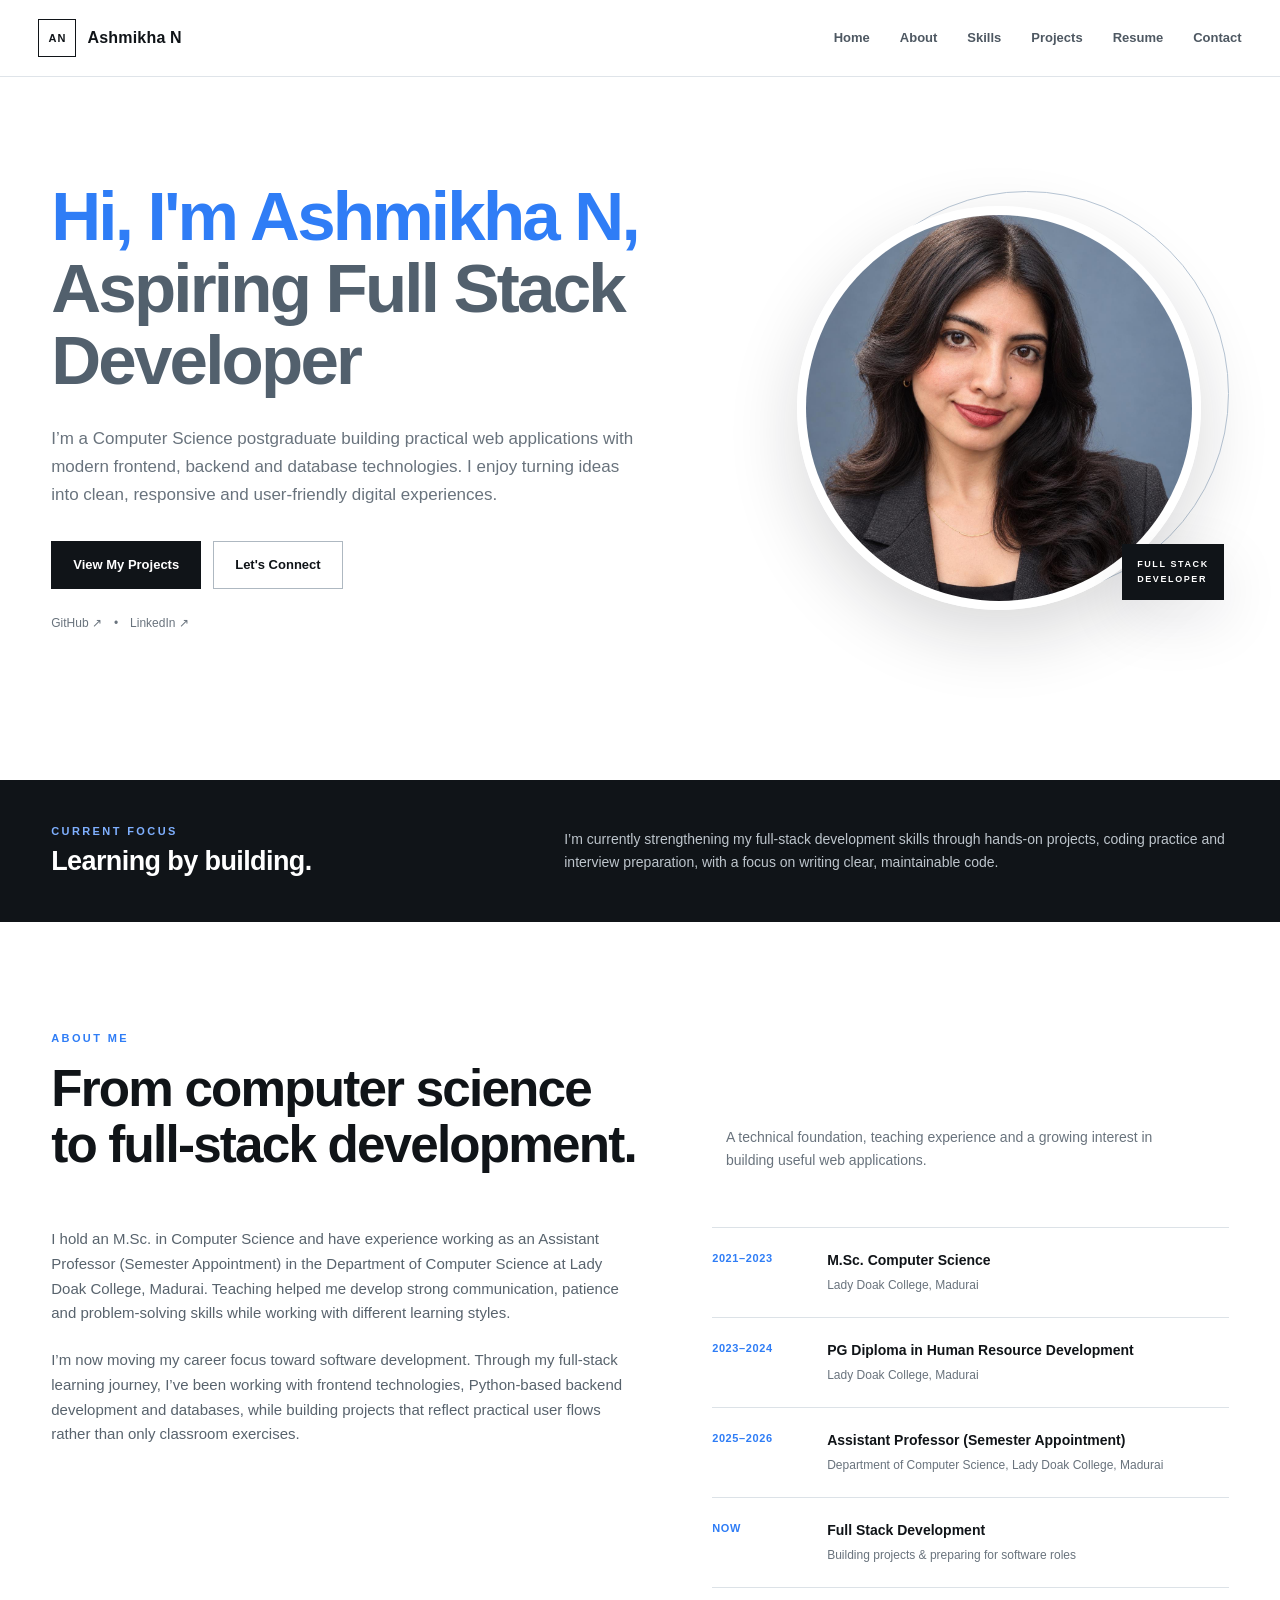
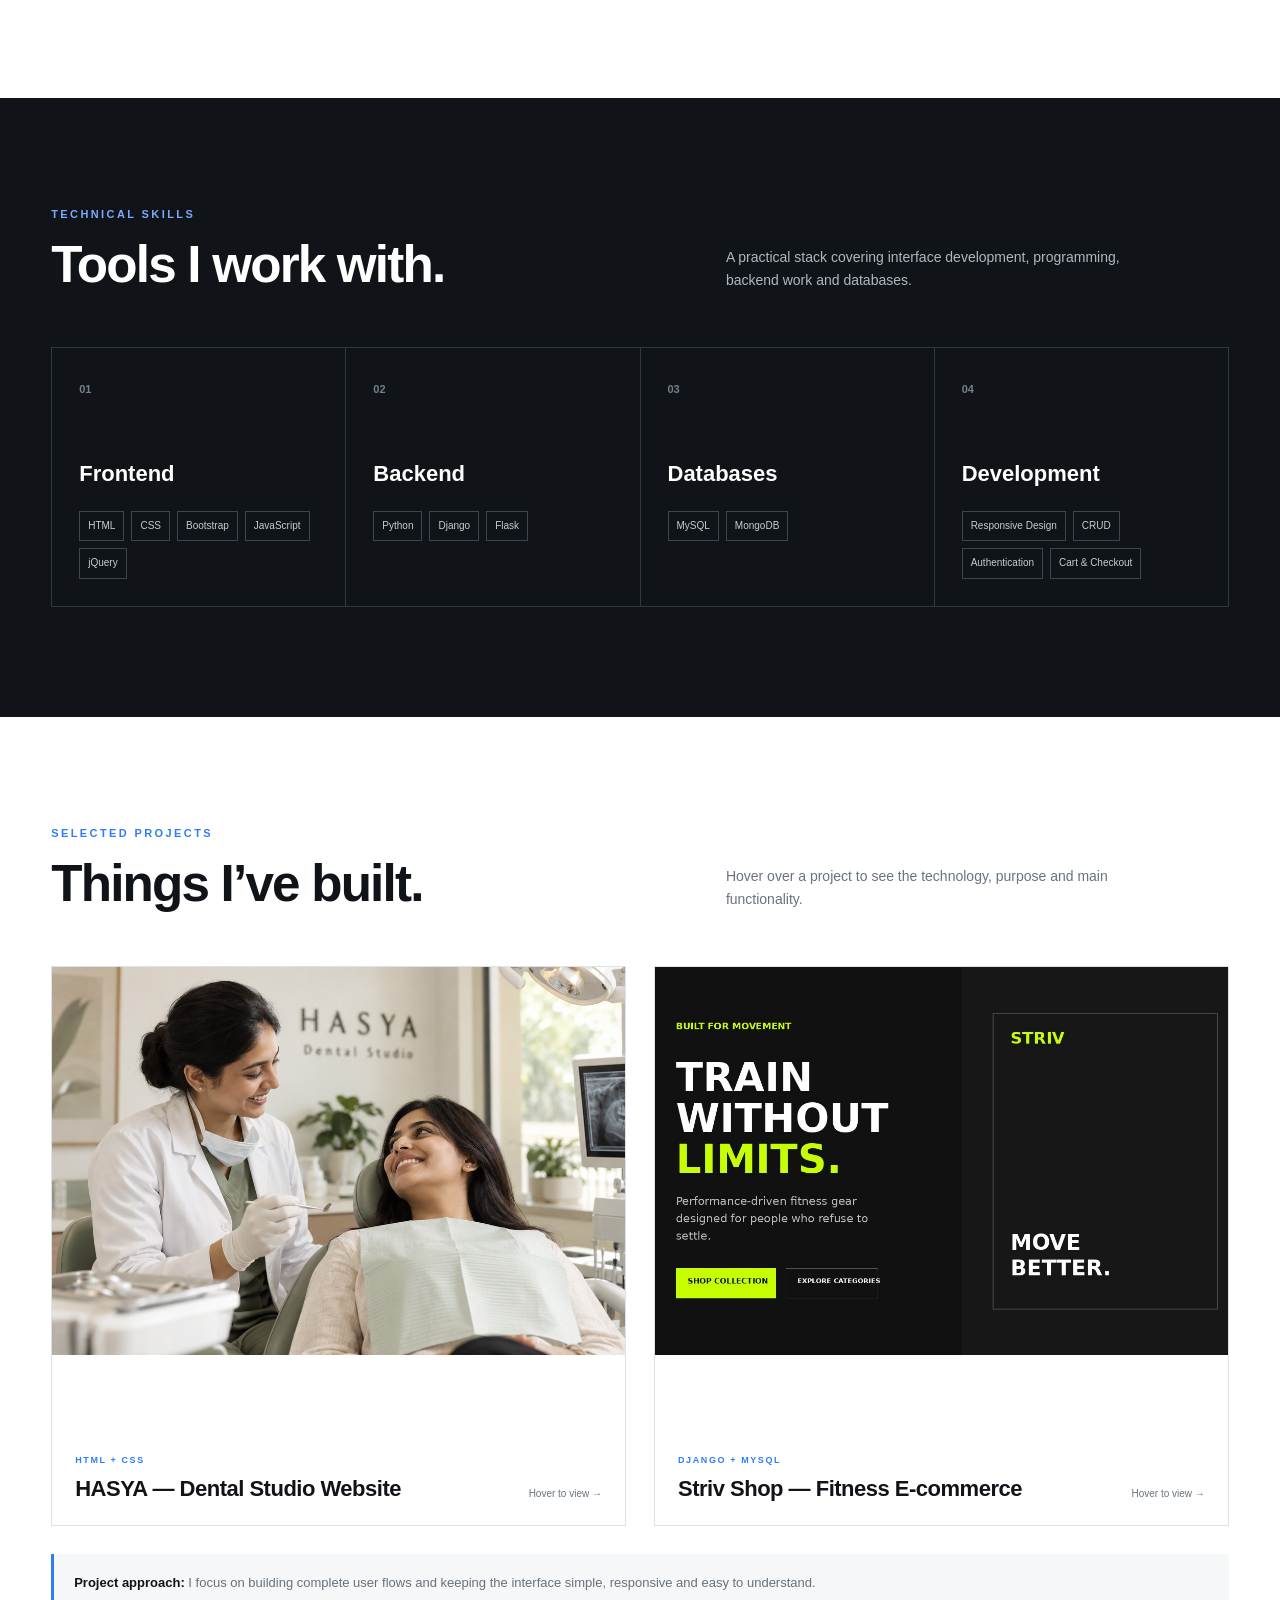
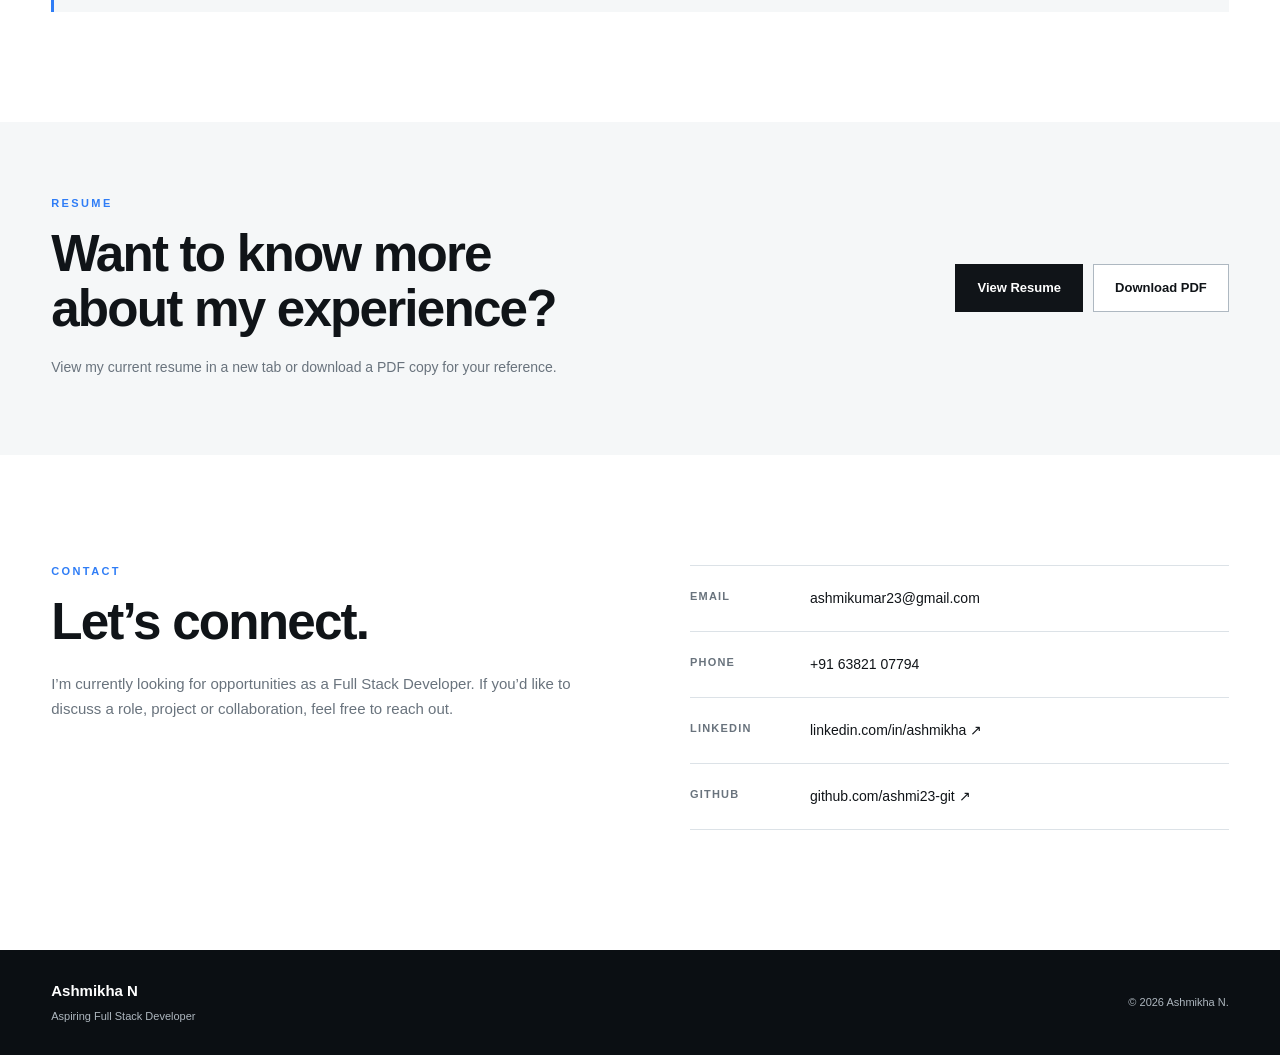
==== Ashmikha_Portfolio/index.html @ 98c28270 "Add files via upload" ====
<!DOCTYPE html>
<html lang="en">
<head>
    <meta charset="UTF-8">
    <meta name="viewport" content="width=device-width, initial-scale=1.0">
    <meta name="description" content="Ashmikha N — Aspiring Full Stack Developer portfolio.">
    <title>Ashmikha N | Aspiring Full Stack Developer</title>
    <link rel="stylesheet" href="css/style.css">
</head>
<body>

<header class="site-header">
    <div class="nav-wrap">
        <a class="brand" href="#home" aria-label="Ashmikha home">
            <span class="brand-mark">AN</span>
            <span class="brand-name">Ashmikha N</span>
        </a>

        <button class="menu-toggle" type="button" aria-label="Open navigation" aria-expanded="false">
            <span></span><span></span><span></span>
        </button>

        <nav class="main-nav" aria-label="Primary navigation">
            <a href="#home">Home</a>
            <a href="#about">About</a>
            <a href="#skills">Skills</a>
            <a href="#projects">Projects</a>
            <a href="#resume">Resume</a>
            <a href="#contact">Contact</a>
        </nav>
    </div>
</header>

<main id="home">

    <section class="hero section-shell">
        <div class="hero-content">
            <!--<p class="eyebrow">HELLO, I'M ASHMIKHA N</p>!-->
            <h1 class="eyebrow">Hi, I'm Ashmikha N,<br><span>Aspiring Full Stack Developer</span></h1>
            <p class="hero-text">
                I’m a Computer Science postgraduate building practical web applications with
                modern frontend, backend and database technologies. I enjoy turning ideas into
                clean, responsive and user-friendly digital experiences.
            </p>

            <div class="hero-actions">
                <a class="btn btn-primary" href="#projects">View My Projects</a>
                <a class="btn btn-secondary" href="#contact">Let's Connect</a>
            </div>

            <div class="hero-links">
                <a href="https://github.com/ashmi23-git" target="_blank" rel="noopener">GitHub ↗</a>
                <span>•</span>
                <a href="https://www.linkedin.com/in/ashmikha" target="_blank" rel="noopener">LinkedIn ↗</a>
            </div>
        </div>

        <div class="hero-photo-wrap">
            <div class="photo-ring"></div>
            <img src="assets/ashmikha-profile.jpeg" class="profile-photo" alt="Ashmikha N">
            <div class="photo-caption">
                <span>FULL STACK</span>
                <span>DEVELOPER</span>
            </div>
        </div>
    </section>

    <section class="intro-strip">
        <div class="section-shell intro-grid">
            <div>
                <p class="eyebrow">CURRENT FOCUS</p>
                <h2>Learning by building.</h2>
            </div>
            <p>
                I’m currently strengthening my full-stack development skills through hands-on
                projects, coding practice and interview preparation, with a focus on writing
                clear, maintainable code.
            </p>
        </div>
    </section>

    <section id="about" class="section-shell section-block">
        <div class="section-heading">
            <div>
                <p class="eyebrow">ABOUT ME</p>
                <h2>From computer science<br>to full-stack development.</h2>
            </div>
            <p class="section-lead">
                A technical foundation, teaching experience and a growing interest in building
                useful web applications.
            </p>
        </div>

        <div class="about-grid">
            <div class="about-copy">
                <p>
                    I hold an M.Sc. in Computer Science and have experience working as an
                    Assistant Professor (Semester Appointment) in the Department of Computer Science at Lady Doak College,
                    Madurai. Teaching helped me develop strong communication, patience and
                    problem-solving skills while working with different learning styles.
                </p>
                <p>
                    I’m now moving my career focus toward software development. Through my
                    full-stack learning journey, I’ve been working with frontend technologies,
                    Python-based backend development and databases, while building projects that
                    reflect practical user flows rather than only classroom exercises.
                </p>
            </div>

            <div class="timeline">
                <div class="timeline-item">
                    <span>2021–2023</span>
                    <div><strong>M.Sc. Computer Science</strong><small>Lady Doak College, Madurai</small></div>
                </div>
                <div class="timeline-item">
                    <span>2023–2024</span>
                    <div><strong>PG Diploma in Human Resource Development</strong><small>Lady Doak College, Madurai</small></div>
                </div>
                <div class="timeline-item">
                    <span>2025–2026</span>
                    <div><strong>Assistant Professor (Semester Appointment)</strong><small>Department of Computer Science, Lady Doak College, Madurai</small></div>
                </div>
                <div class="timeline-item">
                    <span>NOW</span>
                    <div><strong>Full Stack Development</strong><small>Building projects & preparing for software roles</small></div>
                </div>
            </div>
        </div>
    </section>

    <section id="skills" class="dark-section">
        <div class="section-shell section-block">
            <div class="section-heading light-heading">
                <div>
                    <p class="eyebrow">TECHNICAL SKILLS</p>
                    <h2>Tools I work with.</h2>
                </div>
                <p class="section-lead">
                    A practical stack covering interface development, programming, backend work and databases.
                </p>
            </div>

            <div class="skills-grid">
                <div class="skill-card">
                    <span class="skill-number">01</span>
                    <h3>Frontend</h3>
                    <div class="skill-tags">
                        <span>HTML</span><span>CSS</span><span>Bootstrap</span><span>JavaScript</span><span>jQuery</span>
                    </div>
                </div>
                <div class="skill-card">
                    <span class="skill-number">02</span>
                    <h3>Backend</h3>
                    <div class="skill-tags">
                        <span>Python</span><span>Django</span><span>Flask</span>
                    </div>
                </div>
                <div class="skill-card">
                    <span class="skill-number">03</span>
                    <h3>Databases</h3>
                    <div class="skill-tags">
                        <span>MySQL</span><span>MongoDB</span>
                    </div>
                </div>
                <div class="skill-card">
                    <span class="skill-number">04</span>
                    <h3>Development</h3>
                    <div class="skill-tags">
                        <span>Responsive Design</span><span>CRUD</span><span>Authentication</span><span>Cart & Checkout</span>
                    </div>
                </div>
            </div>
        </div>
    </section>

    <section id="projects" class="section-shell section-block">
        <div class="section-heading">
            <div>
                <p class="eyebrow">SELECTED PROJECTS</p>
                <h2>Things I’ve built.</h2>
            </div>
            <p class="section-lead">
                Hover over a project to see the technology, purpose and main functionality.
            </p>
        </div>

        <div class="projects-grid">

            <article class="project-card">
                <div class="project-inner">
                    <div class="project-front">
                        <div class="project-image">
                            <img src="assets/hasya-thumbnail.jpg" alt="HASYA Dental Studio project preview">
                        </div>
                        <div class="project-front-info">
                            <div>
                                <span class="project-type">HTML + CSS</span>
                                <h3>HASYA — Dental Studio Website</h3>
                            </div>
                            <span class="flip-hint">Hover to view →</span>
                        </div>
                    </div>

                    <div class="project-back">
                        <span class="project-type">RESPONSIVE MULTI-PAGE WEBSITE</span>
                        <h3>HASYA — Dental Studio Website</h3>
                        <p>
                            A polished multi-page dental studio website created with semantic HTML
                            and CSS. The project focuses on a calm visual system, fixed navigation,
                            responsive layouts and realistic content across the home, treatments,
                            dentists, patient guide, appointment, journal and contact pages.
                        </p>
                        <div class="project-tech">
                            <span>HTML</span><span>CSS</span><span>Responsive Design</span>
                        </div>
                    </div>
                </div>
            </article>

            <article class="project-card">
                <div class="project-inner">
                    <div class="project-front">
                        <div class="project-image striv-preview">
                            <img src="assets/striv-thumbnail.jpg" alt="Striv Shop project preview">
                        </div>
                        <div class="project-front-info">
                            <div>
                                <span class="project-type">DJANGO + MYSQL</span>
                                <h3>Striv Shop — Fitness E-commerce</h3>
                            </div>
                            <span class="flip-hint">Hover to view →</span>
                        </div>
                    </div>

                    <div class="project-back">
                        <span class="project-type">FULL-STACK WEB APPLICATION</span>
                        <h3>Striv Shop — Fitness E-commerce</h3>
                        <p>
                            A Django-based fitness shopping application with product and category
                            browsing, user registration and login, session-based cart management,
                            checkout, order creation and order history. The project combines
                            server-side logic with a responsive frontend and MySQL database.
                        </p>
                        <div class="project-tech">
                            <span>Python</span><span>Django</span><span>MySQL</span><span>HTML</span><span>CSS</span><span>JavaScript</span>
                        </div>
                    </div>
                </div>
            </article>

        </div>

        <div class="project-note">
            <strong>Project approach:</strong> I focus on building complete user flows and keeping the interface simple,
            responsive and easy to understand.
        </div>
    </section>

    <section id="resume" class="resume-section">
        <div class="section-shell resume-box">
            <div>
                <p class="eyebrow">RESUME</p>
                <h2>Want to know more<br>about my experience?</h2>
                <p>
                    View my current resume in a new tab or download a PDF copy for your reference.
                </p>
            </div>
            <div class="resume-actions">
                <a class="btn btn-primary" href="assets/resume.pdf" target="_blank" rel="noopener">View Resume</a>
                <a class="btn btn-secondary" href="assets/resume.pdf" download="Ashmikha_N_Resume.pdf">Download PDF</a>
            </div>
        </div>
    </section>

    <section id="contact" class="section-shell section-block contact-section">
        <div class="contact-grid">
            <div>
                <p class="eyebrow">CONTACT</p>
                <h2>Let’s connect.</h2>
                <p class="contact-intro">
                    I’m currently looking for opportunities as a Full Stack Developer.
                    If you’d like to discuss a role, project or collaboration, feel free to reach out.
                </p>
            </div>

            <div class="contact-list">
                <a href="mailto:ashmikumar23@gmail.com">
                    <span>Email</span>
                    ashmikumar23@gmail.com
                </a>
                <a href="tel:+916382107794">
                    <span>Phone</span>
                    +91 63821 07794
                </a>
                <a href="https://www.linkedin.com/in/ashmikha" target="_blank" rel="noopener">
                    <span>LinkedIn</span>
                    linkedin.com/in/ashmikha ↗
                </a>
                <a href="https://github.com/ashmi23-git" target="_blank" rel="noopener">
                    <span>GitHub</span>
                    github.com/ashmi23-git ↗
                </a>
            </div>
        </div>
    </section>

</main>

<footer class="site-footer">
    <div class="section-shell footer-inner">
        <div>
            <div class="footer-brand">Ashmikha N</div>
            <p>Aspiring Full Stack Developer</p>
        </div>
        <p>© 2026 Ashmikha N.</p>
    </div>
</footer>

<script src="js/script.js"></script>
</body>
</html>
---- Ashmikha_Portfolio/css/style.css ----
:root {
    --ink: #101418;
    --ink-soft: #1a2026;
    --white: #ffffff;
    --paper: #f5f7f8;
    --muted: #69737d;
    --line: #dce2e7;
    --accent: #2f7df6;
    --accent-soft: #e9f1ff;
    --dark-line: #303941;
    --max: 1180px;
    --shadow: 0 20px 60px rgba(15, 23, 42, 0.10);
}

* {
    margin: 0;
    padding: 0;
    box-sizing: border-box;
}

html {
    scroll-behavior: smooth;
    scroll-padding-top: 88px;
}

body {
    font-family: Inter, "Segoe UI", Roboto, Helvetica, Arial, sans-serif;
    color: var(--ink);
    background: var(--white);
    line-height: 1.65;
}

img {
    display: block;
    max-width: 100%;
}

a {
    color: inherit;
    text-decoration: none;
}

button {
    font: inherit;
}

.section-shell {
    width: min(92%, var(--max));
    margin: 0 auto;
}

.section-block {
    padding: 110px 0;
}

.site-header {
    position: fixed;
    top: 0;
    left: 0;
    width: 100%;
    z-index: 1000;
    background: rgba(255,255,255,0.94);
    backdrop-filter: blur(14px);
    border-bottom: 1px solid rgba(220,226,231,0.9);
}

.nav-wrap {
    width: min(94%, 1240px);
    min-height: 76px;
    margin: 0 auto;
    display: flex;
    align-items: center;
    justify-content: space-between;
    gap: 28px;
}

.brand {
    display: flex;
    align-items: center;
    gap: 11px;
    flex-shrink: 0;
}

.brand-mark {
    width: 38px;
    height: 38px;
    border: 1px solid var(--ink);
    display: grid;
    place-items: center;
    font-size: 11px;
    font-weight: 800;
    letter-spacing: 1px;
}

.brand-name {
    font-size: 16px;
    font-weight: 700;
    letter-spacing: .2px;
}

.main-nav {
    display: flex;
    align-items: center;
    gap: 30px;
}

.main-nav a {
    position: relative;
    font-size: 13px;
    font-weight: 600;
    color: #4e5862;
    transition: color .25s ease;
}

.main-nav a::after {
    content: "";
    position: absolute;
    left: 0;
    bottom: -8px;
    width: 0;
    height: 2px;
    background: var(--accent);
    transition: width .25s ease;
}

.main-nav a:hover {
    color: var(--ink);
}

.main-nav a:hover::after {
    width: 100%;
}

.menu-toggle {
    display: none;
    width: 42px;
    height: 42px;
    border: 1px solid var(--line);
    background: var(--white);
    cursor: pointer;
}

.menu-toggle span {
    display: block;
    width: 19px;
    height: 2px;
    margin: 4px auto;
    background: var(--ink);
}

.hero {
    min-height: 780px;
    padding-top: 135px;
    padding-bottom: 100px;
    display: grid;
    grid-template-columns: 1.08fr .92fr;
    align-items: center;
    gap: 80px;
}

.hero-content {
    max-width: 700px;
}

.eyebrow {
    margin-bottom: 16px;
    font-size: 11px;
    line-height: 1.2;
    font-weight: 800;
    letter-spacing: 2.4px;
    color: var(--accent);
}

.hero h1 {
    max-width: 720px;
    font-size: clamp(42px, 5.4vw, 76px);
    line-height: 1.04;
    letter-spacing: -2.8px;
    font-weight: 800;
}

.hero h1 span {
    color: #52606d;
}

.hero-text {
    max-width: 610px;
    margin-top: 28px;
    color: var(--muted);
    font-size: 17px;
}

.hero-actions {
    display: flex;
    gap: 12px;
    flex-wrap: wrap;
    margin-top: 32px;
}

.btn {
    min-height: 48px;
    padding: 0 21px;
    display: inline-flex;
    align-items: center;
    justify-content: center;
    border: 1px solid transparent;
    font-size: 13px;
    font-weight: 700;
    transition: transform .2s ease, background .2s ease, color .2s ease, border .2s ease;
}

.btn:hover {
    transform: translateY(-2px);
}

.btn-primary {
    background: var(--ink);
    color: var(--white);
}

.btn-primary:hover {
    background: #29313a;
}

.btn-secondary {
    border-color: #aeb8c1;
    color: var(--ink);
    background: var(--white);
}

.btn-secondary:hover {
    border-color: var(--ink);
}

.hero-links {
    display: flex;
    align-items: center;
    gap: 12px;
    margin-top: 25px;
    font-size: 12px;
    color: var(--muted);
}

.hero-links a:hover {
    color: var(--accent);
}

.hero-photo-wrap {
    width: min(100%, 460px);
    justify-self: end;
    position: relative;
    padding: 28px;
}

.profile-photo {
    position: relative;
    z-index: 2;
    width: 100%;
    aspect-ratio: 1;
    object-fit: cover;
    object-position: center;
    border-radius: 50%;
    border: 9px solid var(--white);
    box-shadow: 0 25px 70px rgba(16, 20, 24, .16);
}

.photo-ring {
    position: absolute;
    width: 88%;
    height: 88%;
    right: 0;
    top: 3%;
    border: 1px solid #b9c7d6;
    border-radius: 50%;
}

.photo-caption {
    position: absolute;
    z-index: 3;
    right: 5px;
    bottom: 38px;
    display: flex;
    flex-direction: column;
    padding: 13px 15px;
    background: var(--ink);
    color: var(--white);
    font-size: 9px;
    font-weight: 800;
    letter-spacing: 1.6px;
    box-shadow: var(--shadow);
}

.intro-strip {
    background: var(--ink);
    color: var(--white);
}

.intro-grid {
    padding: 45px 0;
    display: grid;
    grid-template-columns: .8fr 1.2fr;
    gap: 70px;
    align-items: center;
}

.intro-grid .eyebrow {
    color: #7fb0ff;
    margin-bottom: 8px;
}

.intro-grid h2 {
    font-size: 27px;
    line-height: 1.15;
    letter-spacing: -.6px;
}

.intro-grid > p {
    color: #bdc5cc;
    max-width: 700px;
    font-size: 14px;
}

.section-heading {
    display: grid;
    grid-template-columns: 1.1fr .9fr;
    gap: 60px;
    align-items: end;
    margin-bottom: 55px;
}

.section-heading h2,
.resume-box h2,
.contact-grid h2 {
    font-size: clamp(34px, 4vw, 54px);
    line-height: 1.08;
    letter-spacing: -1.8px;
    font-weight: 800;
}

.section-lead {
    color: var(--muted);
    max-width: 430px;
    font-size: 14px;
}

.about-grid {
    display: grid;
    grid-template-columns: 1.05fr .95fr;
    gap: 90px;
}

.about-copy {
    max-width: 640px;
}

.about-copy p {
    color: #58636d;
    font-size: 15px;
    margin-bottom: 22px;
}

.timeline {
    border-top: 1px solid var(--line);
}

.timeline-item {
    display: grid;
    grid-template-columns: 90px 1fr;
    gap: 25px;
    padding: 21px 0;
    border-bottom: 1px solid var(--line);
}

.timeline-item > span {
    font-size: 11px;
    font-weight: 800;
    color: var(--accent);
    letter-spacing: .6px;
}

.timeline-item strong {
    display: block;
    font-size: 14px;
}

.timeline-item small {
    display: block;
    margin-top: 4px;
    color: var(--muted);
    font-size: 12px;
}

.dark-section {
    background: var(--ink);
    color: var(--white);
}

.light-heading .eyebrow {
    color: #79aaff;
}

.light-heading .section-lead {
    color: #aeb8c1;
}

.skills-grid {
    display: grid;
    grid-template-columns: repeat(4, 1fr);
    border-top: 1px solid var(--dark-line);
    border-left: 1px solid var(--dark-line);
}

.skill-card {
    min-height: 255px;
    padding: 27px;
    border-right: 1px solid var(--dark-line);
    border-bottom: 1px solid var(--dark-line);
    transition: background .25s ease, transform .25s ease;
}

.skill-card:hover {
    background: #161d24;
    transform: translateY(-3px);
}

.skill-number {
    color: #71808c;
    font-size: 11px;
    font-weight: 800;
}

.skill-card h3 {
    margin-top: 55px;
    margin-bottom: 18px;
    font-size: 22px;
}

.skill-tags {
    display: flex;
    flex-wrap: wrap;
    gap: 7px;
}

.skill-tags span,
.project-tech span {
    border: 1px solid #3b4650;
    padding: 6px 8px;
    font-size: 10px;
    color: #c5cdd4;
}

.projects-grid {
    display: grid;
    grid-template-columns: repeat(2, minmax(0, 1fr));
    gap: 28px;
}

.project-card {
    height: 560px;
    perspective: 1300px;
}

.project-inner {
    position: relative;
    width: 100%;
    height: 100%;
    transition: transform .75s cubic-bezier(.2,.7,.2,1);
    transform-style: preserve-3d;
}

.project-card:hover .project-inner {
    transform: rotateY(180deg);
}

.project-front,
.project-back {
    position: absolute;
    inset: 0;
    overflow: hidden;
    backface-visibility: hidden;
    border: 1px solid var(--line);
    background: var(--white);
}

.project-front {
    display: flex;
    flex-direction: column;
}

.project-image {
    height: 390px;
    overflow: hidden;
    background: #111;
}

.project-image img {
    width: 100%;
    height: 100%;
    object-fit: cover;
    transition: transform .4s ease;
}

.project-card:hover .project-image img {
    transform: scale(1.02);
}

.project-front-info {
    min-height: 170px;
    padding: 23px;
    display: flex;
    justify-content: space-between;
    gap: 20px;
    align-items: end;
}

.project-type {
    display: inline-block;
    margin-bottom: 8px;
    font-size: 9px;
    font-weight: 800;
    letter-spacing: 1.6px;
    color: var(--accent);
}

.project-front h3,
.project-back h3 {
    font-size: 22px;
    line-height: 1.2;
    letter-spacing: -.5px;
}

.flip-hint {
    flex-shrink: 0;
    font-size: 10px;
    color: var(--muted);
    white-space: nowrap;
}

.project-back {
    padding: 38px;
    transform: rotateY(180deg);
    display: flex;
    flex-direction: column;
    justify-content: center;
    background: #10161c;
    color: var(--white);
    border-color: #29343e;
}

.project-back .project-type {
    color: #7eaeff;
}

.project-back h3 {
    font-size: 29px;
    margin-bottom: 20px;
}

.project-back p {
    color: #b7c0c8;
    font-size: 14px;
    line-height: 1.8;
}

.project-tech {
    display: flex;
    flex-wrap: wrap;
    gap: 7px;
    margin-top: 27px;
}

.project-note {
    margin-top: 28px;
    padding: 18px 20px;
    background: var(--paper);
    border-left: 3px solid var(--accent);
    color: #66717b;
    font-size: 13px;
}

.project-note strong {
    color: var(--ink);
}

.resume-section {
    background: var(--paper);
}

.resume-box {
    padding: 75px 0;
    display: grid;
    grid-template-columns: 1fr auto;
    gap: 50px;
    align-items: center;
}

.resume-box p:not(.eyebrow) {
    max-width: 590px;
    margin-top: 20px;
    color: var(--muted);
    font-size: 14px;
}

.resume-actions {
    display: flex;
    flex-wrap: wrap;
    gap: 10px;
    justify-content: flex-end;
}

.contact-section {
    padding-bottom: 120px;
}

.contact-grid {
    display: grid;
    grid-template-columns: 1fr 1fr;
    gap: 100px;
}

.contact-intro {
    max-width: 520px;
    margin-top: 23px;
    color: var(--muted);
    font-size: 15px;
}

.contact-list {
    border-top: 1px solid var(--line);
}

.contact-list a {
    display: grid;
    grid-template-columns: 100px 1fr;
    gap: 20px;
    padding: 21px 0;
    border-bottom: 1px solid var(--line);
    font-size: 14px;
    transition: padding-left .2s ease;
}

.contact-list a:hover {
    padding-left: 8px;
}

.contact-list span {
    color: var(--muted);
    font-size: 11px;
    font-weight: 800;
    text-transform: uppercase;
    letter-spacing: 1.2px;
}

.site-footer {
    background: #0b0f13;
    color: #aeb7bf;
}

.footer-inner {
    min-height: 105px;
    display: flex;
    align-items: center;
    justify-content: space-between;
    gap: 30px;
}

.footer-brand {
    color: var(--white);
    font-size: 15px;
    font-weight: 700;
}

.footer-inner p {
    font-size: 11px;
}

.footer-brand + p {
    margin-top: 3px;
}

/* Responsive */
@media (max-width: 950px) {
    .main-nav {
        gap: 18px;
    }

    .hero {
        grid-template-columns: 1fr;
        gap: 50px;
        min-height: auto;
        padding-top: 125px;
    }

    .hero-photo-wrap {
        justify-self: center;
        width: min(82vw, 440px);
    }

    .section-heading,
    .about-grid,
    .contact-grid {
        grid-template-columns: 1fr;
        gap: 30px;
    }

    .skills-grid {
        grid-template-columns: repeat(2, 1fr);
    }

    .resume-box {
        grid-template-columns: 1fr;
    }

    .resume-actions {
        justify-content: flex-start;
    }
}

@media (max-width: 760px) {
    .nav-wrap {
        min-height: 68px;
    }

    .menu-toggle {
        display: block;
    }

    .main-nav {
        display: none;
        position: absolute;
        top: 68px;
        left: 0;
        width: 100%;
        padding: 20px 5%;
        background: rgba(255,255,255,.98);
        border-bottom: 1px solid var(--line);
        flex-direction: column;
        align-items: flex-start;
        gap: 16px;
    }

    .main-nav.open {
        display: flex;
    }

    .intro-grid {
        grid-template-columns: 1fr;
        gap: 15px;
    }

    .projects-grid {
        grid-template-columns: 1fr;
    }

    .project-card {
        height: 520px;
    }

    .project-image {
        height: 350px;
    }

    .project-front-info {
        min-height: 170px;
    }

    .footer-inner {
        padding: 25px 0;
        flex-direction: column;
        align-items: flex-start;
        justify-content: center;
    }
}

@media (max-width: 520px) {
    .section-block {
        padding: 80px 0;
    }

    .hero {
        padding-top: 110px;
        padding-bottom: 75px;
    }

    .hero h1 {
        letter-spacing: -1.8px;
    }

    .hero-text {
        font-size: 15px;
    }

    .hero-photo-wrap {
        width: 90vw;
        padding: 18px;
    }

    .photo-caption {
        right: -3px;
        bottom: 23px;
    }

    .skills-grid {
        grid-template-columns: 1fr;
    }

    .skill-card {
        min-height: 210px;
    }

    .skill-card h3 {
        margin-top: 35px;
    }

    .project-card {
        height: 500px;
    }

    .project-image {
        height: 320px;
    }

    .project-front-info {
        padding: 18px;
        min-height: 180px;
        align-items: flex-start;
        flex-direction: column;
    }

    .project-back {
        padding: 27px;
    }

    .project-back h3 {
        font-size: 25px;
    }

    .contact-list a {
        grid-template-columns: 1fr;
        gap: 4px;
    }

    .resume-actions {
        flex-direction: column;
        align-items: stretch;
    }

    .resume-actions .btn {
        width: 100%;
    }
}
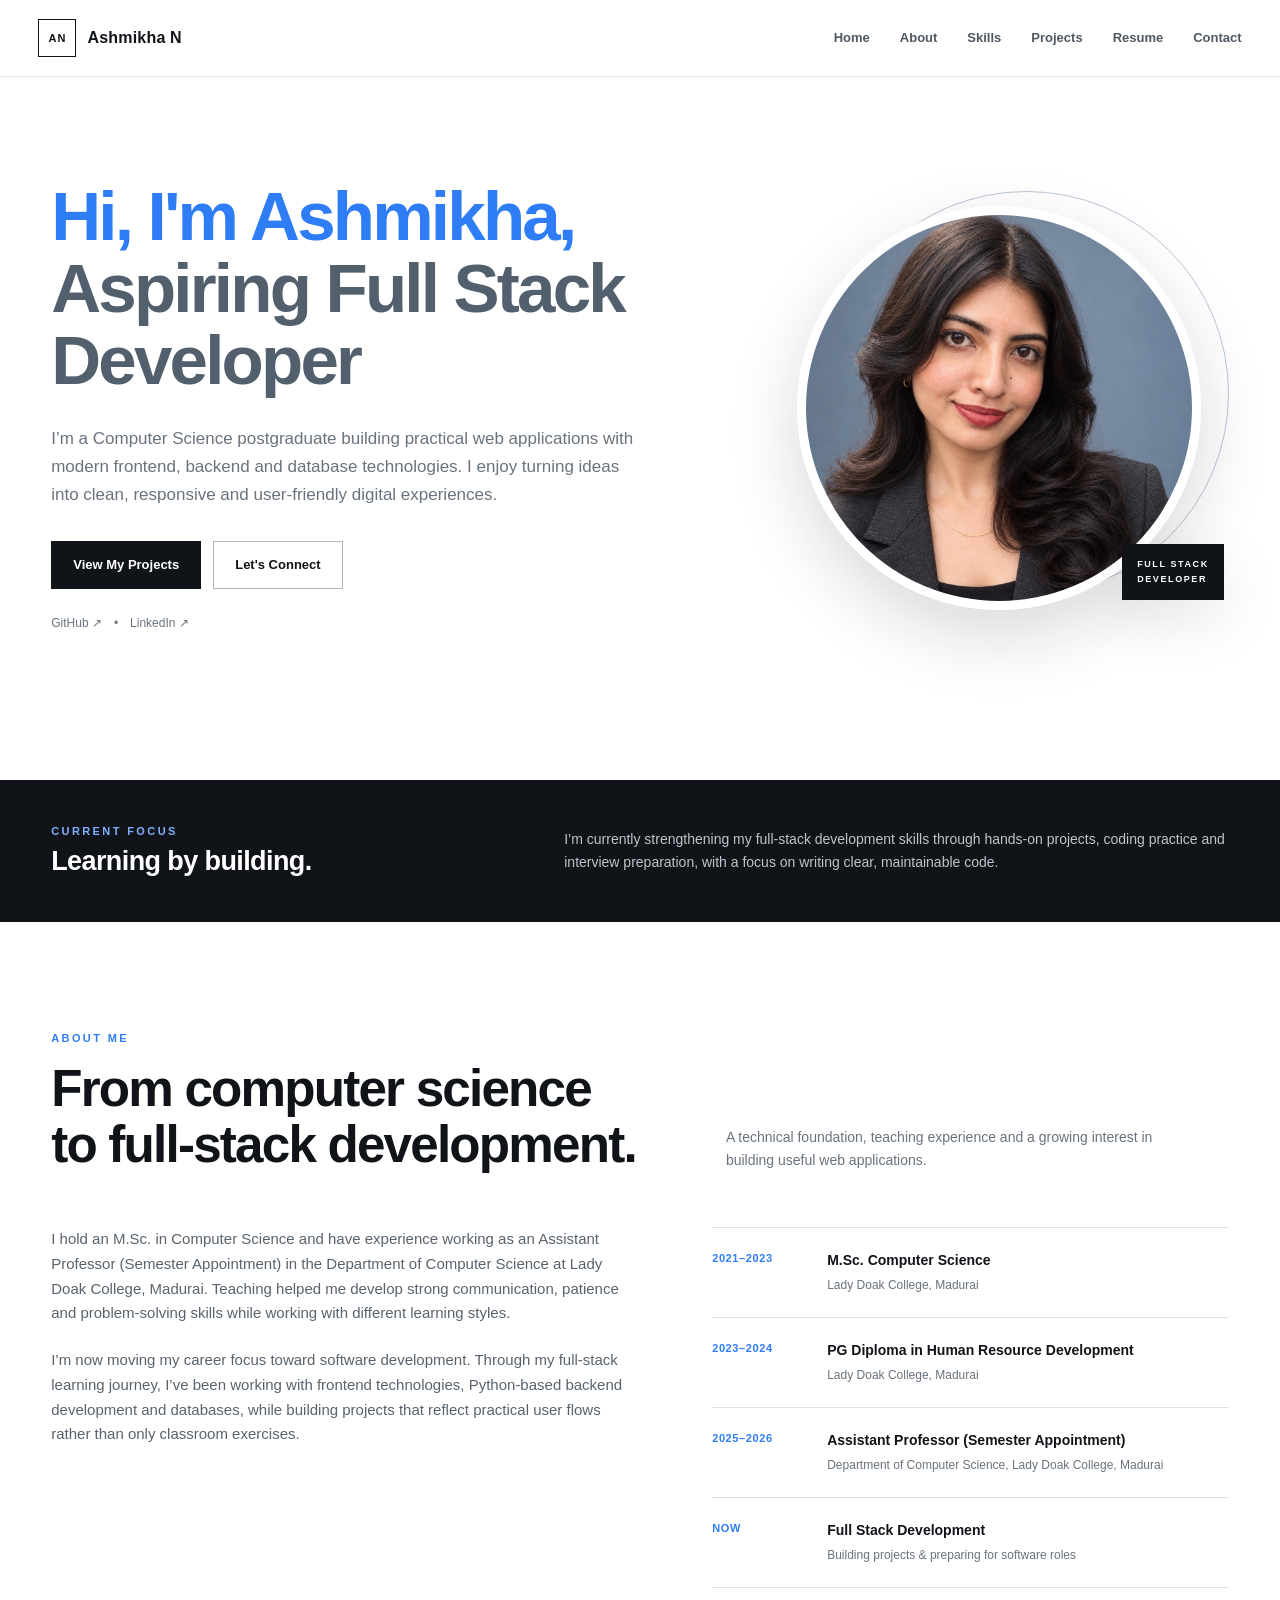
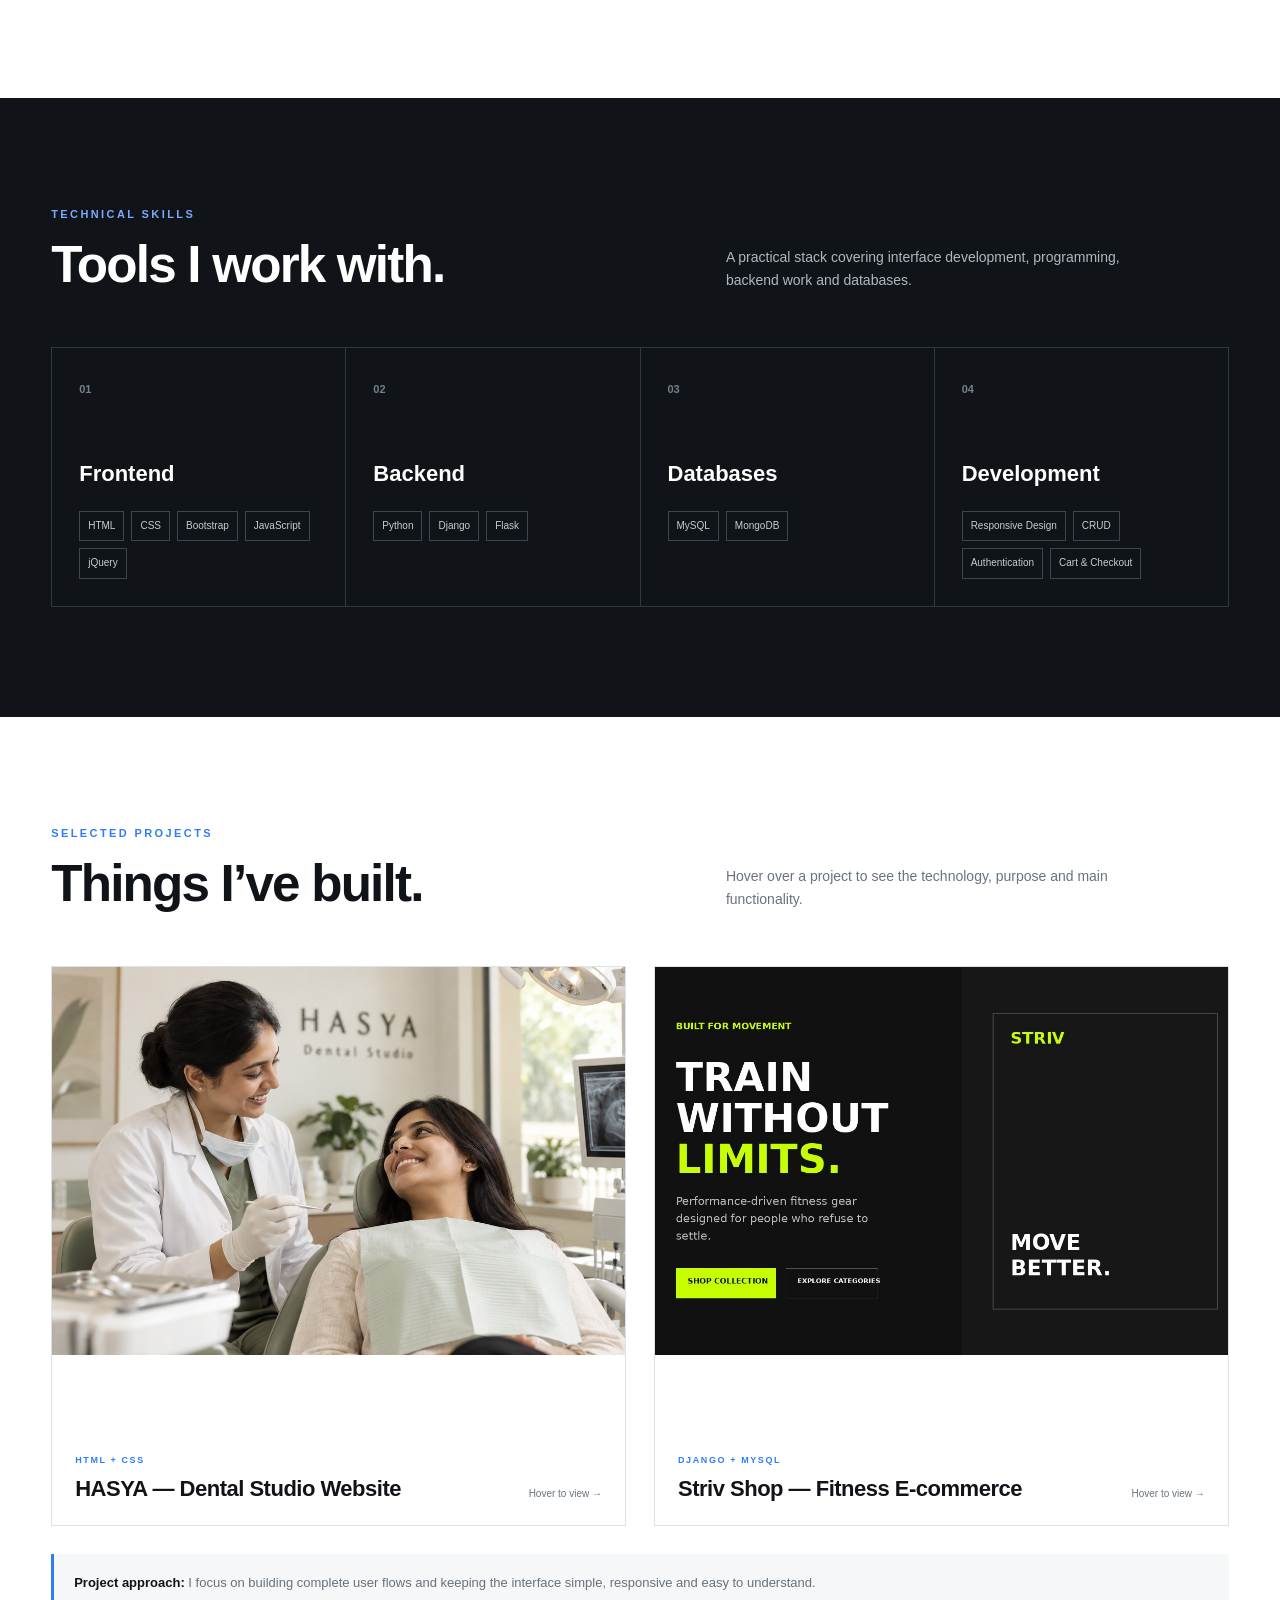
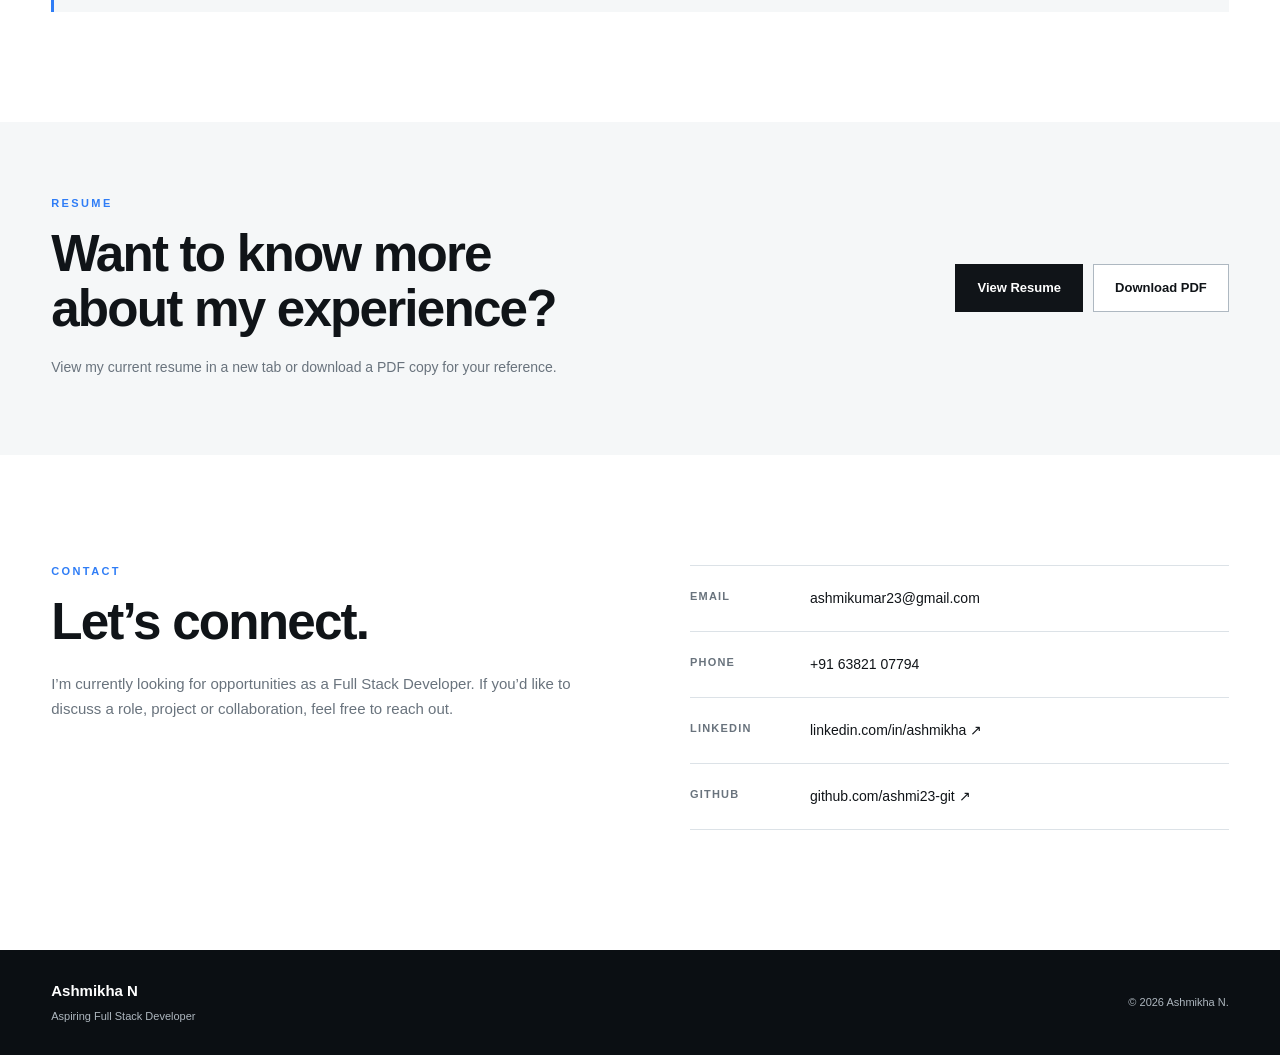
==== commit ba85edb9: "Update index.html" ====
--- a/Ashmikha_Portfolio/index.html
+++ b/Ashmikha_Portfolio/index.html
@@ -36,7 +36,7 @@
     <section class="hero section-shell">
         <div class="hero-content">
             <!--<p class="eyebrow">HELLO, I'M ASHMIKHA N</p>!-->
-            <h1 class="eyebrow">Hi, I'm Ashmikha N,<br><span>Aspiring Full Stack Developer</span></h1>
+            <h1 class="eyebrow">Hi, I'm Ashmikha,<br><span>Aspiring Full Stack Developer</span></h1>
             <p class="hero-text">
                 I’m a Computer Science postgraduate building practical web applications with
                 modern frontend, backend and database technologies. I enjoy turning ideas into
